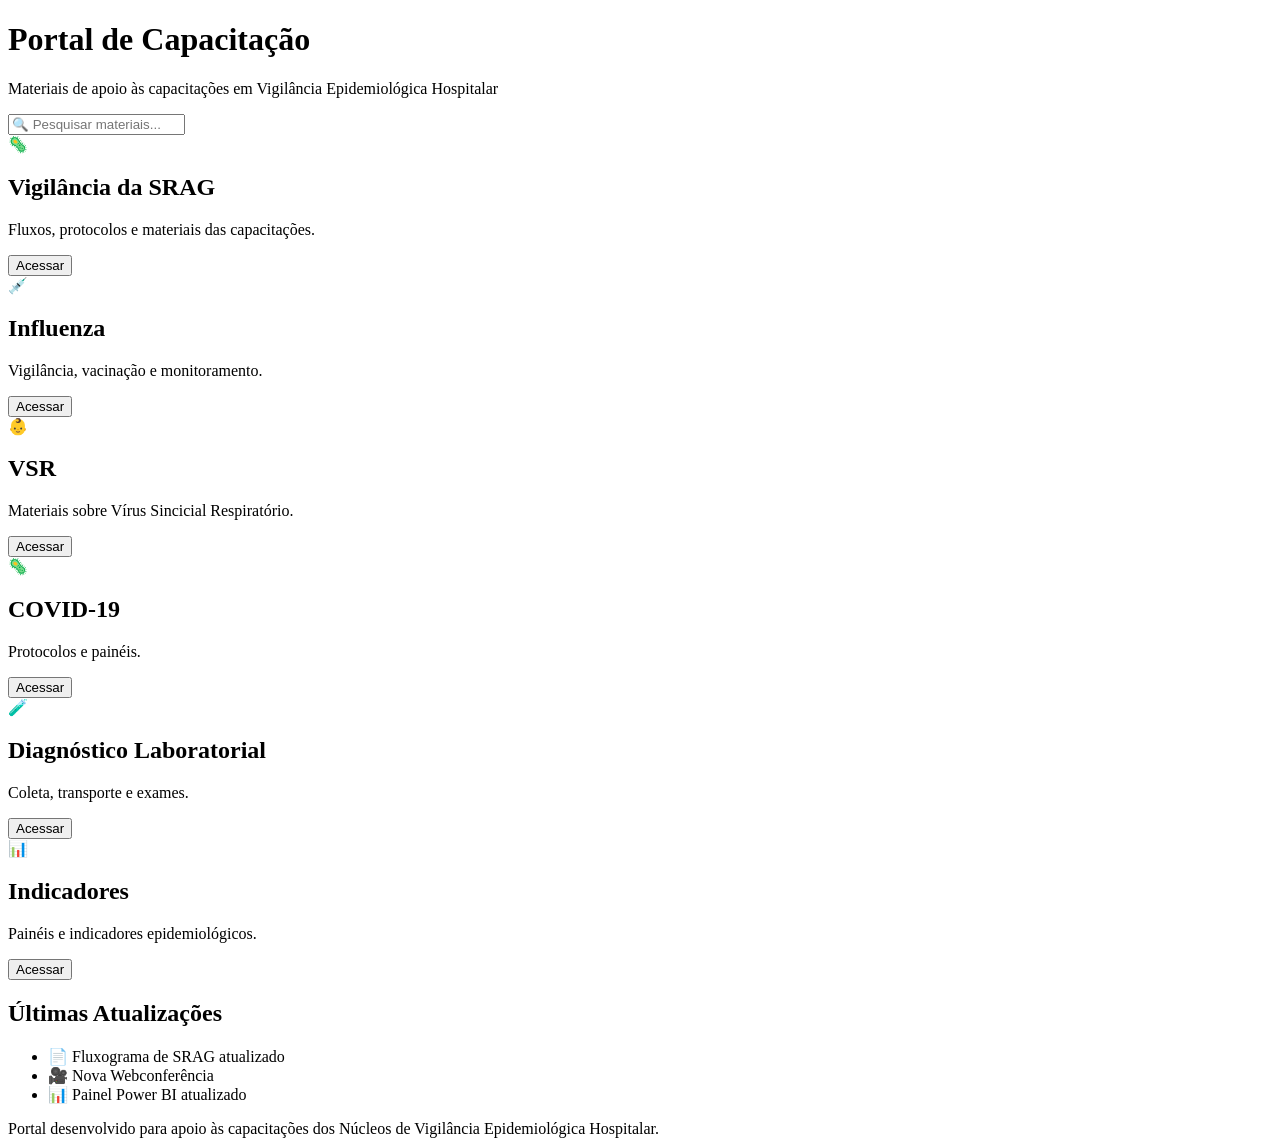
==== index.html @ d82e4d04 "Add files via upload" ====
<!DOCTYPE html>
<html lang="pt-BR">
<head>
    <meta charset="UTF-8">
    <meta name="viewport" content="width=device-width, initial-scale=1.0">

    <title>Portal de Capacitação NVEH</title>

    <link rel="stylesheet" href="style.css">

    <link href="https://fonts.googleapis.com/css2?family=Poppins:wght@300;400;500;600;700&display=swap" rel="stylesheet">

</head>

<body>

<header>

<h1>Portal de Capacitação</h1>

<p>

Materiais de apoio às capacitações em Vigilância Epidemiológica Hospitalar

</p>

</header>

<section class="pesquisa">

<input type="text" placeholder="🔍 Pesquisar materiais...">

</section>

<section class="cards">

<div class="card">

🦠

<h2>Vigilância da SRAG</h2>

<p>Fluxos, protocolos e materiais das capacitações.</p>

<button>Acessar</button>

</div>

<div class="card">

💉

<h2>Influenza</h2>

<p>Vigilância, vacinação e monitoramento.</p>

<button>Acessar</button>

</div>

<div class="card">

👶

<h2>VSR</h2>

<p>Materiais sobre Vírus Sincicial Respiratório.</p>

<button>Acessar</button>

</div>

<div class="card">

🦠

<h2>COVID-19</h2>

<p>Protocolos e painéis.</p>

<button>Acessar</button>

</div>

<div class="card">

🧪

<h2>Diagnóstico Laboratorial</h2>

<p>Coleta, transporte e exames.</p>

<button>Acessar</button>

</div>

<div class="card">

📊

<h2>Indicadores</h2>

<p>Painéis e indicadores epidemiológicos.</p>

<button>Acessar</button>

</div>

</section>

<section class="novidades">

<h2>Últimas Atualizações</h2>

<ul>

<li>📄 Fluxograma de SRAG atualizado</li>

<li>🎥 Nova Webconferência</li>

<li>📊 Painel Power BI atualizado</li>

</ul>

</section>

<footer>

Portal desenvolvido para apoio às capacitações dos Núcleos de Vigilância Epidemiológica Hospitalar.

</footer>

<script src="script.js"></script>

</body>

</html>
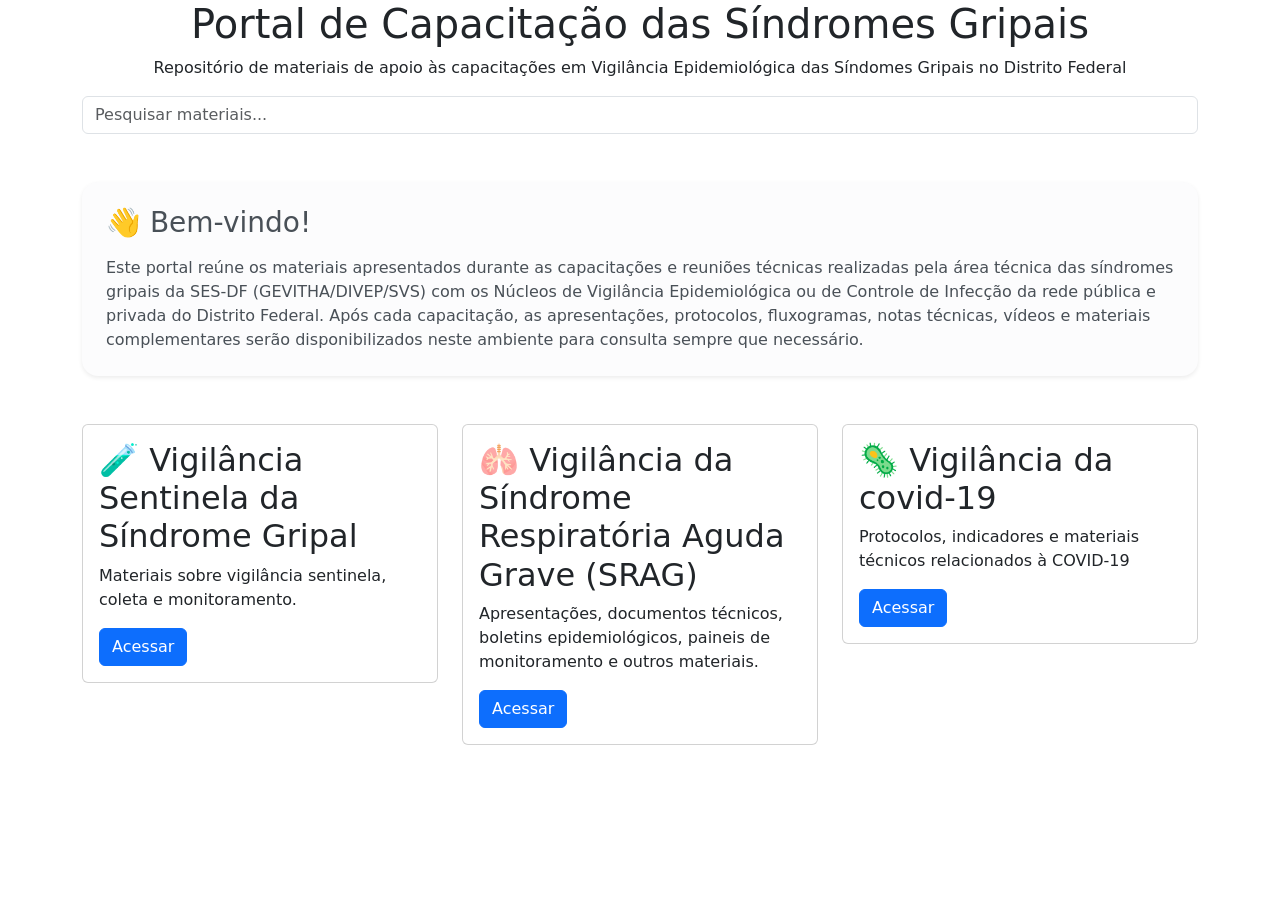
==== commit 45999983: "Update index.html" ====
--- a/index.html
+++ b/index.html
@@ -1,137 +1,146 @@
 <!DOCTYPE html>
 <html lang="pt-BR">
+
 <head>
+
     <meta charset="UTF-8">
     <meta name="viewport" content="width=device-width, initial-scale=1.0">
 
-    <title>Portal de Capacitação NVEH</title>
+    <title>Portal de Capacitação das Síndrome Gripais</title>
 
-    <link rel="stylesheet" href="style.css">
+    <!-- Bootstrap -->
+
+    <link href="https://cdn.jsdelivr.net/npm/bootstrap@5.3.7/dist/css/bootstrap.min.css" rel="stylesheet">
+
+    <!-- Fonte -->
 
     <link href="https://fonts.googleapis.com/css2?family=Poppins:wght@300;400;500;600;700&display=swap" rel="stylesheet">
+
+    <!-- CSS -->
+
+    <link rel="stylesheet" href="css/style.css">
 
 </head>
 
 <body>
 
-<header>
+    <header class="hero">
 
-<h1>Portal de Capacitação</h1>
+        <div class="container text-center">
 
-<p>
+            <h1>Portal de Capacitação das Síndromes Gripais</h1>
 
-Materiais de apoio às capacitações em Vigilância Epidemiológica Hospitalar
+            <p>
 
-</p>
+                Repositório de materiais de apoio às capacitações em Vigilância Epidemiológica das Síndomes Gripais no Distrito Federal
 
-</header>
+            </p>
 
-<section class="pesquisa">
+            <input
+                class="form-control pesquisa"
+                type="text"
+                placeholder="Pesquisar materiais...">
 
-<input type="text" placeholder="🔍 Pesquisar materiais...">
+        </div>
+
+    </header>
+    <section class="container my-5">
+
+    <div class="alert alert-light shadow-sm border-0 rounded-4 p-4">
+
+        <h3 class="mb-3">
+            👋 Bem-vindo!
+        </h3>
+
+        <p class="mb-0">
+
+            Este portal reúne os materiais apresentados durante as capacitações e reuniões técnicas realizadas pela área técnica das síndromes gripais da SES-DF (GEVITHA/DIVEP/SVS) com os Núcleos de Vigilância Epidemiológica ou de Controle de Infecção da rede pública e privada do Distrito Federal.
+
+            Após cada capacitação, as apresentações, protocolos, fluxogramas, notas técnicas, vídeos e materiais complementares serão disponibilizados neste ambiente para consulta sempre que necessário.
+
+        </p>
+
+    </div>
 
 </section>
 
-<section class="cards">
+    <main class="container">
 
-<div class="card">
+        <div class="row g-4">
 
-🦠
+            <div class="col-md-4">
 
-<h2>Vigilância da SRAG</h2>
+                <div class="card modulo">
 
-<p>Fluxos, protocolos e materiais das capacitações.</p>
+                    <div class="card-body">
 
-<button>Acessar</button>
+                        <h2>🧪 Vigilância Sentinela da Síndrome Gripal</h2>
 
-</div>
+                        <p>Materiais sobre vigilância sentinela, coleta e monitoramento.</p>
 
-<div class="card">
+                        <button class="btn btn-primary">
 
-💉
+                            Acessar
 
-<h2>Influenza</h2>
+                        </button>
 
-<p>Vigilância, vacinação e monitoramento.</p>
+                    </div>
 
-<button>Acessar</button>
+                </div>
 
-</div>
+            </div>
 
-<div class="card">
+            <div class="col-md-4">
 
-👶
+                <div class="card modulo">
 
-<h2>VSR</h2>
+                    <div class="card-body">
 
-<p>Materiais sobre Vírus Sincicial Respiratório.</p>
+                        <h2>🫁 Vigilância da Síndrome Respiratória Aguda Grave (SRAG)</h2>
 
-<button>Acessar</button>
+                        <p>Apresentações, documentos técnicos, boletins epidemiológicos, paineis de monitoramento e outros materiais.</p>
 
-</div>
+                        <a href="paginas/srag.html" class="btn btn-primary">
 
-<div class="card">
+                            Acessar
+                    
 
-🦠
+                        </a>
 
-<h2>COVID-19</h2>
+                    </div>
 
-<p>Protocolos e painéis.</p>
+                </div>
 
-<button>Acessar</button>
+            </div>
 
-</div>
+            <div class="col-md-4">
 
-<div class="card">
+                <div class="card modulo">
 
-🧪
+                    <div class="card-body">
 
-<h2>Diagnóstico Laboratorial</h2>
+                        <h2> 🦠 Vigilância da covid-19</h2>
 
-<p>Coleta, transporte e exames.</p>
+                        <p>Protocolos, indicadores e materiais técnicos relacionados à COVID-19</p>
 
-<button>Acessar</button>
+                        <button class="btn btn-primary">
 
-</div>
+                            Acessar
 
-<div class="card">
+                        </button>
 
-📊
+                    </div>
 
-<h2>Indicadores</h2>
+                </div>
 
-<p>Painéis e indicadores epidemiológicos.</p>
+            </div>
 
-<button>Acessar</button>
+        </div>
 
-</div>
+    </main>
 
-</section>
-
-<section class="novidades">
-
-<h2>Últimas Atualizações</h2>
-
-<ul>
-
-<li>📄 Fluxograma de SRAG atualizado</li>
-
-<li>🎥 Nova Webconferência</li>
-
-<li>📊 Painel Power BI atualizado</li>
-
-</ul>
-
-</section>
-
-<footer>
-
-Portal desenvolvido para apoio às capacitações dos Núcleos de Vigilância Epidemiológica Hospitalar.
-
-</footer>
-
-<script src="script.js"></script>
+<script src="js/script.js"></script>
 
 </body>
 
-</html>+</html>
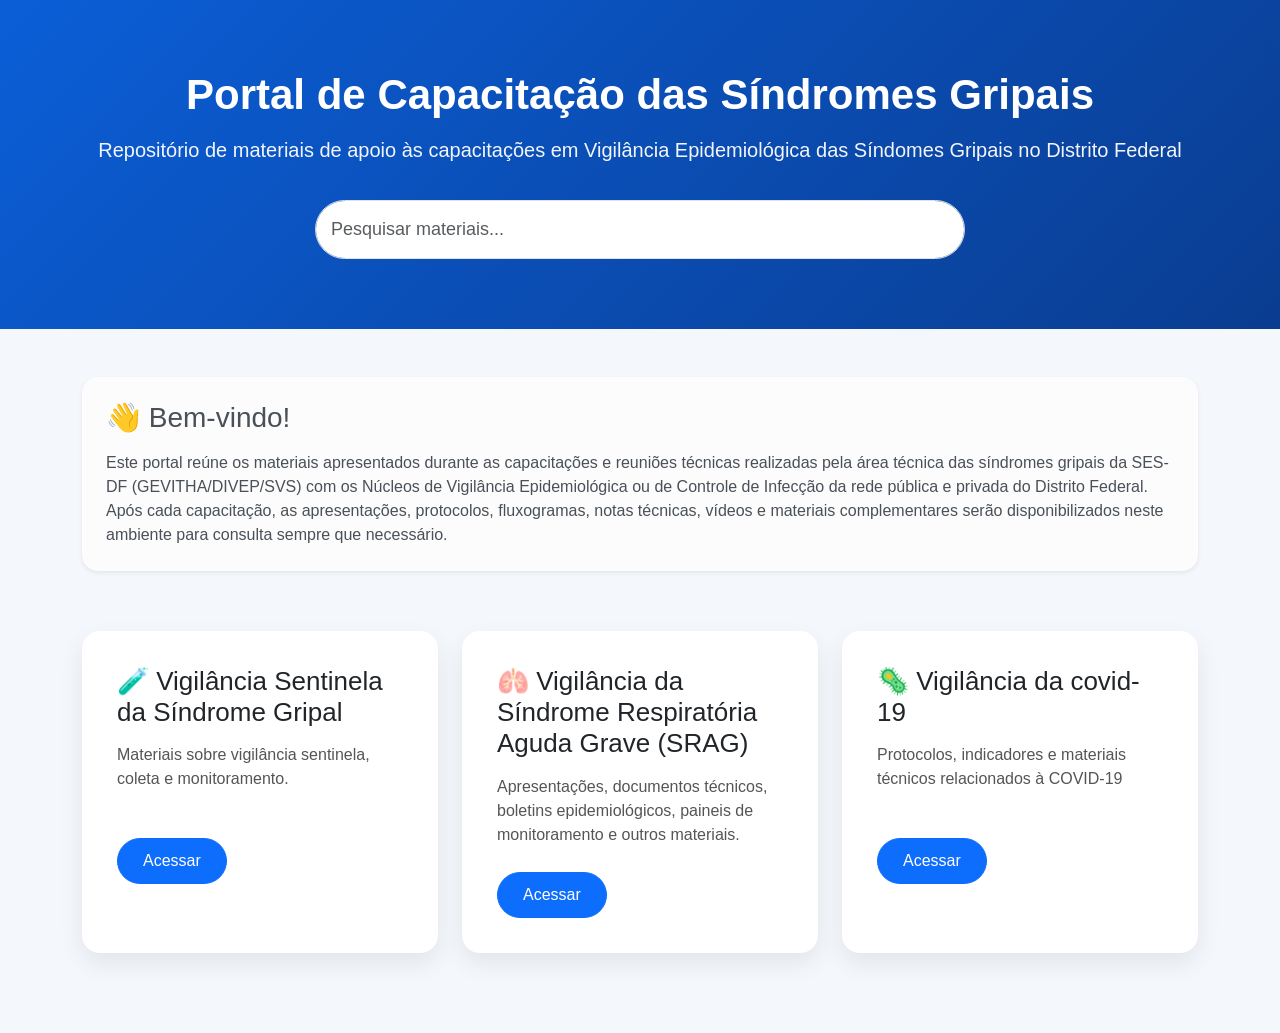
==== commit ac146eee: "Fix HTML encoding issues in index.html" ====
--- a/index.html
+++ b/index.html
@@ -18,7 +18,7 @@
 
     <!-- CSS -->
 
-    <link rel="stylesheet" href="css/style.css">
+    <link rel="stylesheet" href="style.css">
 
 </head>
 
@@ -100,7 +100,7 @@
 
                         <p>Apresentações, documentos técnicos, boletins epidemiológicos, paineis de monitoramento e outros materiais.</p>
 
-                        <a href="paginas/srag.html" class="btn btn-primary">
+                        <a href="srag.html" class="btn btn-primary">
 
                             Acessar
                     
--- a/style.css
+++ b/style.css
@@ -0,0 +1,142 @@
+/* ======================================================
+   PORTAL DE CAPACITAÇÃO SÍNDROMES GRIPAIS
+   Desenvolvido por etapas
+====================================================== */
+
+*{
+    margin:0;
+    padding:0;
+    box-sizing:border-box;
+}
+
+body{
+
+    font-family:'Poppins',sans-serif;
+
+    background:#F4F7FB;
+
+    color:#1f2937;
+
+}
+
+/*======================
+    CABEÇALHO
+========================*/
+
+.hero{
+
+    background:linear-gradient(135deg,#0B5ED7,#0A3D91);
+
+    color:white;
+
+    padding:70px 20px;
+
+    text-align:center;
+
+}
+
+.hero h1{
+
+    font-size:42px;
+
+    font-weight:700;
+
+}
+
+.hero p{
+
+    margin-top:15px;
+
+    font-size:20px;
+
+    opacity:.95;
+
+}
+
+/*======================
+      PESQUISA
+========================*/
+
+.pesquisa{
+
+    margin-top:35px;
+
+    max-width:650px;
+
+    margin-left:auto;
+
+    margin-right:auto;
+
+    border-radius:40px;
+
+    padding:15px;
+
+    font-size:18px;
+
+}
+
+/*======================
+      MÓDULOS
+========================*/
+
+main{
+
+    margin-top:60px;
+
+    margin-bottom:80px;
+
+}
+
+.modulo{
+
+    border:none;
+
+    border-radius:18px;
+
+    transition:.30s;
+
+    box-shadow:0 10px 25px rgba(0,0,0,.08);
+
+    height:100%;
+
+}
+
+.modulo:hover{
+
+    transform:translateY(-8px);
+
+    box-shadow:0 20px 40px rgba(0,0,0,.15);
+
+}
+
+.card-body{
+
+    padding:35px;
+
+}
+
+.card-body h2{
+
+    font-size:26px;
+
+    margin-bottom:15px;
+
+}
+
+.card-body p{
+
+    color:#555;
+
+    margin-bottom:25px;
+
+    min-height:70px;
+
+}
+
+.btn{
+
+    border-radius:30px;
+
+    padding:10px 25px;
+
+}
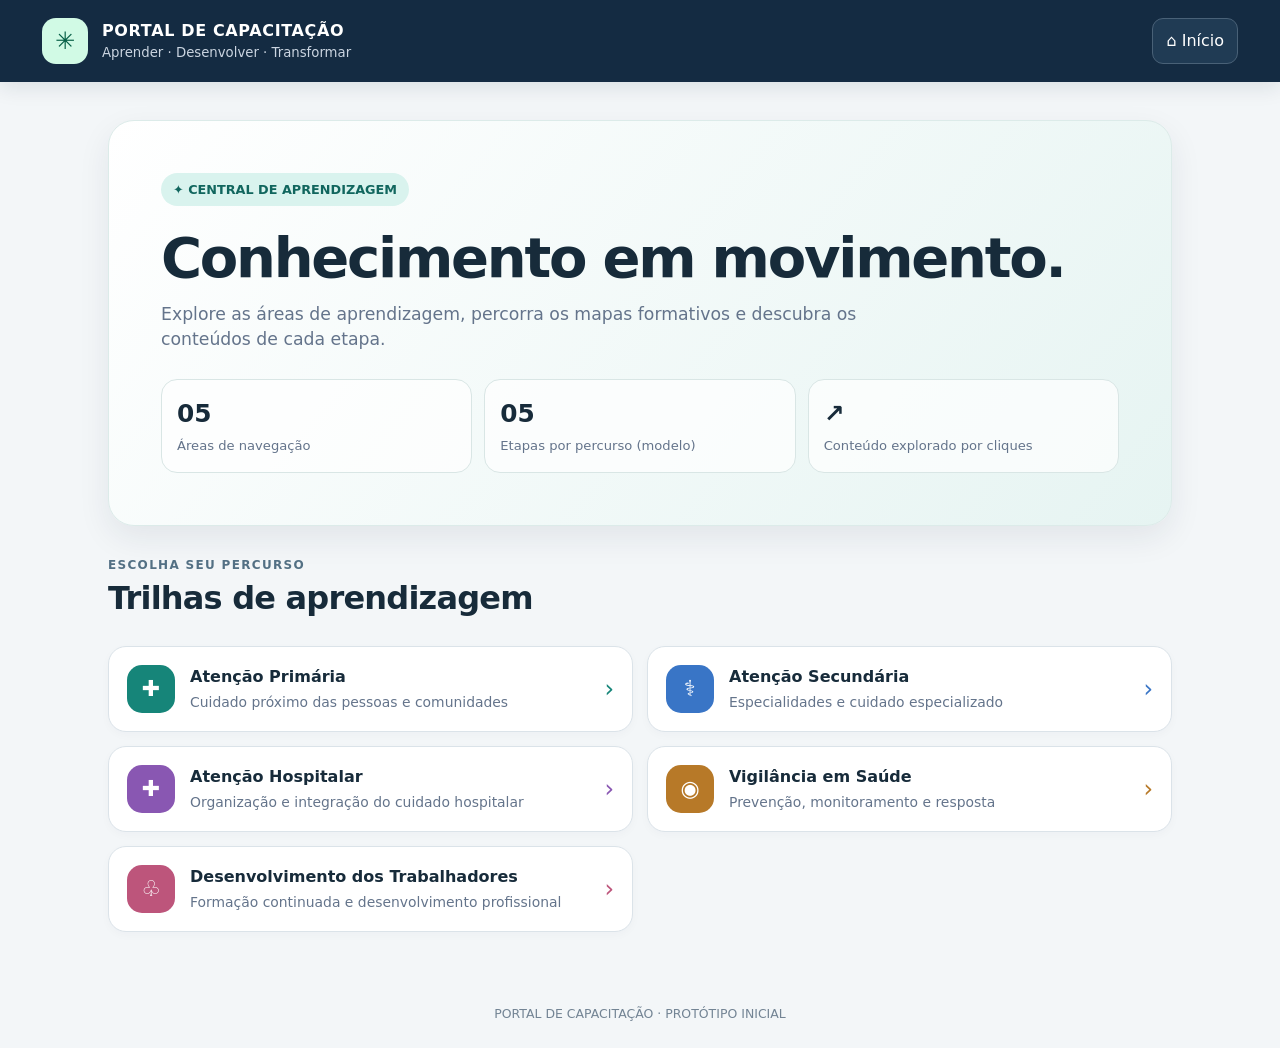
==== commit 1ad4f541: "Rename index (1).html to index.html" ====
--- a/index.html
+++ b/index.html
@@ -1,146 +1,187 @@
-<!DOCTYPE html>
-<html lang="pt-BR">
-
-<head>
-
-    <meta charset="UTF-8">
-    <meta name="viewport" content="width=device-width, initial-scale=1.0">
-
-    <title>Portal de Capacitação das Síndrome Gripais</title>
-
-    <!-- Bootstrap -->
-
-    <link href="https://cdn.jsdelivr.net/npm/bootstrap@5.3.7/dist/css/bootstrap.min.css" rel="stylesheet">
-
-    <!-- Fonte -->
-
-    <link href="https://fonts.googleapis.com/css2?family=Poppins:wght@300;400;500;600;700&display=swap" rel="stylesheet">
-
-    <!-- CSS -->
-
-    <link rel="stylesheet" href="style.css">
-
-</head>
-
-<body>
-
-    <header class="hero">
-
-        <div class="container text-center">
-
-            <h1>Portal de Capacitação das Síndromes Gripais</h1>
-
-            <p>
-
-                Repositório de materiais de apoio às capacitações em Vigilância Epidemiológica das Síndomes Gripais no Distrito Federal
-
-            </p>
-
-            <input
-                class="form-control pesquisa"
-                type="text"
-                placeholder="Pesquisar materiais...">
-
-        </div>
-
-    </header>
-    <section class="container my-5">
-
-    <div class="alert alert-light shadow-sm border-0 rounded-4 p-4">
-
-        <h3 class="mb-3">
-            👋 Bem-vindo!
-        </h3>
-
-        <p class="mb-0">
-
-            Este portal reúne os materiais apresentados durante as capacitações e reuniões técnicas realizadas pela área técnica das síndromes gripais da SES-DF (GEVITHA/DIVEP/SVS) com os Núcleos de Vigilância Epidemiológica ou de Controle de Infecção da rede pública e privada do Distrito Federal.
-
-            Após cada capacitação, as apresentações, protocolos, fluxogramas, notas técnicas, vídeos e materiais complementares serão disponibilizados neste ambiente para consulta sempre que necessário.
-
-        </p>
-
-    </div>
-
-</section>
-
-    <main class="container">
-
-        <div class="row g-4">
-
-            <div class="col-md-4">
-
-                <div class="card modulo">
-
-                    <div class="card-body">
-
-                        <h2>🧪 Vigilância Sentinela da Síndrome Gripal</h2>
-
-                        <p>Materiais sobre vigilância sentinela, coleta e monitoramento.</p>
-
-                        <button class="btn btn-primary">
-
-                            Acessar
-
-                        </button>
-
-                    </div>
-
-                </div>
-
-            </div>
-
-            <div class="col-md-4">
-
-                <div class="card modulo">
-
-                    <div class="card-body">
-
-                        <h2>🫁 Vigilância da Síndrome Respiratória Aguda Grave (SRAG)</h2>
-
-                        <p>Apresentações, documentos técnicos, boletins epidemiológicos, paineis de monitoramento e outros materiais.</p>
-
-                        <a href="srag.html" class="btn btn-primary">
-
-                            Acessar
-                    
-
-                        </a>
-
-                    </div>
-
-                </div>
-
-            </div>
-
-            <div class="col-md-4">
-
-                <div class="card modulo">
-
-                    <div class="card-body">
-
-                        <h2> 🦠 Vigilância da covid-19</h2>
-
-                        <p>Protocolos, indicadores e materiais técnicos relacionados à COVID-19</p>
-
-                        <button class="btn btn-primary">
-
-                            Acessar
-
-                        </button>
-
-                    </div>
-
-                </div>
-
-            </div>
-
-        </div>
-
-    </main>
-
-<script src="js/script.js"></script>
-
-</body>
-
-</html>
+<!doctype html>
+<html lang="pt-BR">
+<head>
+<meta charset="utf-8">
+<meta name="viewport" content="width=device-width, initial-scale=1">
+<meta name="theme-color" content="#142b42">
+<title>Portal de Capacitação</title>
+<style>
+:root{--navy:#142b42;--navy2:#203b54;--ink:#172b3a;--muted:#64748b;--bg:#f3f6f8;--card:#fff;--line:#dbe3e9;--accent:#168579;--shadow:0 12px 32px rgba(20,43,66,.08)}
+*{box-sizing:border-box}
+body{margin:0;background:var(--bg);color:var(--ink);font:16px/1.5 system-ui,-apple-system,BlinkMacSystemFont,"Segoe UI",sans-serif}
+button{font:inherit;cursor:pointer}
+button:focus-visible,a:focus-visible{outline:3px solid #60a5fa;outline-offset:3px}
+.topbar{background:var(--navy);color:white;padding:18px clamp(16px,4vw,42px);display:flex;align-items:center;gap:14px;position:sticky;top:0;z-index:5;box-shadow:0 5px 20px #0f24351c}
+.brand-icon{width:46px;height:46px;display:grid;place-items:center;background:#d1fae5;color:#065f46;border-radius:14px;font-size:24px}
+.brand{min-width:0;flex:1}.brand strong{display:block;font-size:1rem;letter-spacing:.04em}.brand span{display:block;color:#cbd5e1;font-size:.83rem}
+.home-button,.menu-button{border:1px solid #496177;background:var(--navy2);color:white;border-radius:11px;padding:10px 13px}
+.wrap{width:min(1120px,100%);margin:auto;padding:clamp(18px,4vw,38px) clamp(14px,3vw,28px) 48px}
+.eyebrow{font-size:.75rem;font-weight:800;letter-spacing:.11em;color:#537084;text-transform:uppercase}
+h1,h2,h3,p{margin-top:0}h1{font-size:clamp(2rem,5vw,3.5rem);line-height:1.06;letter-spacing:-.04em;margin-bottom:14px}h2{font-size:clamp(1.4rem,3vw,2rem);letter-spacing:-.025em;margin-bottom:8px}h3{font-size:1.05rem;margin-bottom:6px}
+.lead{font-size:1.08rem;color:var(--muted);max-width:700px}
+.hero{padding:clamp(24px,5vw,52px);background:linear-gradient(130deg,#fff 0%,#e6f4f2 100%);border:1px solid #dcebe9;border-radius:26px;box-shadow:var(--shadow);margin-bottom:30px}
+.hero-label{display:inline-flex;gap:8px;align-items:center;border-radius:999px;background:#d9f3ee;color:#11665e;padding:7px 12px;font-weight:750;font-size:.8rem;margin-bottom:22px}
+.stats{display:grid;grid-template-columns:repeat(3,minmax(0,1fr));gap:12px;margin-top:26px}
+.stat{background:#ffffffb8;border:1px solid #d9e6e5;border-radius:16px;padding:15px}.stat strong{display:block;font-size:1.55rem}.stat span{font-size:.82rem;color:var(--muted)}
+.section-heading{display:flex;align-items:end;justify-content:space-between;gap:16px;margin:30px 0 16px}
+.trail-grid{display:grid;grid-template-columns:repeat(2,minmax(0,1fr));gap:14px}
+.trail-card{--trail:#168579;display:flex;align-items:center;gap:15px;text-align:left;width:100%;padding:18px;border:1px solid var(--line);border-radius:18px;background:var(--card);color:inherit;box-shadow:0 3px 10px #142b4207;transition:transform .16s,box-shadow .16s,border-color .16s}
+.trail-card:hover{transform:translateY(-3px);box-shadow:var(--shadow);border-color:var(--trail)}
+.trail-icon{flex:0 0 48px;width:48px;height:48px;display:grid;place-items:center;border-radius:15px;background:var(--trail);color:white;font-size:22px}
+.trail-copy{flex:1;min-width:0}.trail-copy strong{display:block;font-size:1rem;margin-bottom:3px}.trail-copy span{display:block;color:var(--muted);font-size:.87rem}.chevron{color:var(--trail);font-size:1.5rem}
+.page-head{display:flex;align-items:flex-start;gap:14px;margin-bottom:22px}.back{flex-shrink:0;border:1px solid var(--line);background:white;color:var(--ink);padding:10px 13px;border-radius:12px}
+.trail-banner{--trail:#168579;background:var(--trail);color:white;padding:clamp(22px,4vw,36px);border-radius:22px;margin-bottom:24px}
+.trail-banner .eyebrow{color:#ffffffc7}.trail-banner h1{font-size:clamp(1.8rem,4vw,2.7rem);margin:8px 0}.trail-banner p{margin-bottom:0;color:#ffffffeb}
+.map-intro{display:flex;justify-content:space-between;align-items:center;gap:14px;margin-bottom:16px}.map-intro p{color:var(--muted);margin:0}
+.map-board{background:#eaf0f4;border:1px solid #dce4ea;border-radius:22px;padding:clamp(14px,3vw,28px);overflow:hidden}
+.start-node,.end-node{--trail:#168579;background:var(--trail);color:white;text-align:center;padding:15px 18px;border-radius:14px;max-width:540px;margin:0 auto;font-weight:800}
+.node-sub{display:block;font-size:.8rem;font-weight:500;opacity:.9;margin-top:3px}
+.connector{height:30px;width:2px;background:var(--trail);margin:auto;position:relative}
+.connector:after{content:"";position:absolute;bottom:0;left:-4px;width:8px;height:8px;border-right:2px solid var(--trail);border-bottom:2px solid var(--trail);transform:rotate(45deg)}
+.stage-list{display:flex;flex-direction:column;align-items:stretch;gap:0;max-width:700px;margin:auto}
+.stage-wrap{display:flex;flex-direction:column;align-items:stretch}
+.stage-node{--trail:#168579;width:100%;display:flex;align-items:center;gap:14px;text-align:left;padding:15px;border:2px solid var(--trail);background:white;border-radius:15px;color:var(--ink);transition:transform .15s,box-shadow .15s}
+.stage-node:hover{transform:translateX(3px);box-shadow:0 8px 20px #142b4214}
+.stage-number{display:grid;place-items:center;flex:0 0 44px;width:44px;height:44px;border-radius:12px;background:var(--trail);color:white;font-weight:850}
+.stage-copy{flex:1}.stage-copy strong{display:block}.stage-copy small{display:block;color:var(--muted);font-size:.87rem;margin-top:3px}.open-label{color:var(--trail);font-size:.75rem;font-weight:850;letter-spacing:.04em;white-space:nowrap}
+.end-node{margin-top:0}
+.note{font-size:.82rem;color:var(--muted);margin:14px 2px 0}
+.presentation{--trail:#168579;background:white;border:1px solid var(--line);border-radius:22px;overflow:hidden;box-shadow:var(--shadow)}
+.slide-banner{background:var(--trail);color:white;padding:clamp(24px,5vw,42px)}.slide-banner .eyebrow{color:#ffffffc7}.slide-banner h2{font-size:clamp(1.7rem,4vw,2.5rem);margin:9px 0 12px}.slide-banner p{max-width:700px;margin:0;color:#ffffffeb}
+.progress{display:flex;gap:6px;margin-top:24px}.progress span{height:5px;border-radius:9px;background:#ffffff6b;flex:1}.progress span.active{background:white}
+.content-area{padding:clamp(20px,4vw,34px)}.content-area>p{color:var(--muted);max-width:760px}
+.resource-grid{display:grid;grid-template-columns:repeat(3,minmax(0,1fr));gap:12px;margin-top:20px}
+.resource{border:1px solid var(--line);border-radius:15px;padding:17px}.resource-icon{font-size:1.4rem;margin-bottom:10px}.resource h3{font-size:.95rem}.resource p{font-size:.85rem;color:var(--muted);margin:0}
+.slide-controls{display:flex;gap:10px;justify-content:space-between;align-items:center;padding:0 clamp(20px,4vw,34px) 26px}.btn{border:0;border-radius:12px;background:var(--navy);color:white;padding:12px 17px;font-weight:750}.btn:hover{filter:brightness(1.12)}.btn.secondary{border:1px solid var(--line);background:white;color:var(--ink)}.btn:disabled{opacity:.38;cursor:not-allowed}.slide-count{font-size:.84rem;color:var(--muted)}
+.footer{text-align:center;padding:25px 14px;color:#738494;font-size:.78rem}
+.hidden{display:none!important}
+@media(max-width:700px){.trail-grid{grid-template-columns:1fr}.stats{grid-template-columns:1fr 1fr}.stat:last-child{grid-column:1/-1}.resource-grid{grid-template-columns:1fr}.map-intro{align-items:flex-start;flex-direction:column}.open-label{font-size:0}.open-label:after{content:"↗";font-size:1.25rem}.topbar{padding:13px 15px}.brand strong{font-size:.88rem}.brand span{font-size:.75rem}.home-button,.menu-button{padding:9px 10px}}
+@media(prefers-reduced-motion:reduce){*{scroll-behavior:auto!important;transition:none!important}}
+</style>
+</head>
+<body>
+<header class="topbar">
+  <div class="brand-icon" aria-hidden="true">✳</div>
+  <div class="brand"><strong>PORTAL DE CAPACITAÇÃO</strong><span>Aprender · Desenvolver · Transformar</span></div>
+  <button class="home-button" id="homeBtn" type="button" aria-label="Voltar ao painel inicial">⌂ Início</button>
+</header>
+<main class="wrap">
+  <section id="dashboard">
+    <div class="hero">
+      <div class="hero-label">✦ CENTRAL DE APRENDIZAGEM</div>
+      <h1>Conhecimento em movimento.</h1>
+      <p class="lead">Explore as áreas de aprendizagem, percorra os mapas formativos e descubra os conteúdos de cada etapa.</p>
+      <div class="stats">
+        <div class="stat"><strong>05</strong><span>Áreas de navegação</span></div>
+        <div class="stat"><strong>05</strong><span>Etapas por percurso (modelo)</span></div>
+        <div class="stat"><strong>↗</strong><span>Conteúdo explorado por cliques</span></div>
+      </div>
+    </div>
+    <div class="section-heading"><div><div class="eyebrow">Escolha seu percurso</div><h2>Trilhas de aprendizagem</h2></div></div>
+    <div class="trail-grid" id="trailGrid"></div>
+  </section>
+
+  <section id="mapPage" class="hidden">
+    <div class="page-head"><button class="back" id="backDashboard" type="button">← Painel</button><div><div class="eyebrow">MAPA DE APRENDIZAGEM</div><h2 id="mapTitle">Trilha</h2></div></div>
+    <div class="trail-banner" id="trailBanner"><div class="eyebrow">PERCURSO FORMATIVO</div><h1 id="bannerTitle"></h1><p id="bannerDesc"></p></div>
+    <div class="map-intro"><div><h2>Seu percurso</h2><p>Selecione uma etapa para abrir sua apresentação.</p></div></div>
+    <div class="map-board" id="mapBoard"></div>
+    <p class="note">Protótipo demonstrativo: os títulos e descrições das etapas podem ser ajustados aos cursos e às diretrizes reais.</p>
+  </section>
+
+  <section id="presentationPage" class="hidden">
+    <div class="page-head"><button class="back" id="backMap" type="button">← Mapa</button><div><div class="eyebrow" id="crumb">TRILHA / ETAPA</div><h2 id="presentationHeading">Apresentação</h2></div></div>
+    <article class="presentation" id="presentationCard">
+      <div class="slide-banner"><div class="eyebrow" id="slideEyebrow">APRESENTAÇÃO INTERATIVA</div><h2 id="slideTitle"></h2><p id="slideText"></p><div class="progress" id="progress"></div></div>
+      <div class="content-area"><h3 id="contentHeading">Conteúdo desta etapa</h3><p id="contentIntro"></p><div class="resource-grid" id="resources"></div></div>
+      <div class="slide-controls"><button class="btn secondary" id="prevSlide" type="button">← Voltar</button><span class="slide-count" id="slideCount"></span><button class="btn" id="nextSlide" type="button">Avançar →</button></div>
+    </article>
+  </section>
+</main>
+<footer class="footer">PORTAL DE CAPACITAÇÃO · PROTÓTIPO INICIAL</footer>
+<script>
+const trails = [
+ {id:"primaria",name:"Atenção Primária",icon:"✚",color:"#168579",desc:"Cuidado próximo das pessoas e comunidades",stages:[
+  ["Fundamentos","Conhecer os princípios e a organização da área."],
+  ["Acolhimento e acesso","Explorar o primeiro contato e as necessidades do usuário."],
+  ["Práticas de cuidado","Conhecer práticas e ferramentas de trabalho."],
+  ["Integração da rede","Entender a continuidade do cuidado."],
+  ["Avaliação e melhoria","Aplicar o aprendizado e avaliar resultados."]]},
+ {id:"secundaria",name:"Atenção Secundária",icon:"⚕",color:"#3975c6",desc:"Especialidades e cuidado especializado",stages:[
+  ["Fundamentos","Conhecer o papel da atenção especializada."],
+  ["Acesso e regulação","Explorar os fluxos de acesso."],
+  ["Cuidado especializado","Conhecer práticas e competências."],
+  ["Integração assistencial","Relacionar os níveis de atenção."],
+  ["Avaliação e melhoria","Avaliar processos e resultados."]]},
+ {id:"hospitalar",name:"Atenção Hospitalar",icon:"✚",color:"#8957b2",desc:"Organização e integração do cuidado hospitalar",stages:[
+  ["Fundamentos","Conhecer a organização hospitalar."],
+  ["Segurança do paciente","Explorar práticas de segurança."],
+  ["Processos de cuidado","Conhecer os processos assistenciais."],
+  ["Transição do cuidado","Compreender a continuidade após a alta."],
+  ["Avaliação e melhoria","Avaliar qualidade e resultados."]]},
+ {id:"vigilancia",name:"Vigilância em Saúde",icon:"◉",color:"#b77928",desc:"Prevenção, monitoramento e resposta",stages:[
+  ["Fundamentos","Conhecer os conceitos de vigilância."],
+  ["Coleta de informações","Explorar dados e notificações."],
+  ["Análise de situações","Identificar riscos e padrões."],
+  ["Ação e resposta","Conhecer medidas de prevenção e controle."],
+  ["Monitoramento","Avaliar resultados das ações."]]},
+ {id:"trabalhadores",name:"Desenvolvimento dos Trabalhadores",icon:"♧",color:"#bd557b",desc:"Formação continuada e desenvolvimento profissional",stages:[
+  ["Diagnóstico","Identificar necessidades de aprendizagem."],
+  ["Planejamento","Definir objetivos e percursos formativos."],
+  ["Aprendizagem","Explorar cursos e atividades."],
+  ["Aplicação prática","Relacionar aprendizagem e trabalho."],
+  ["Avaliação","Avaliar resultados e novas necessidades."]]}
+];
+const slides = [
+ {title:s=>s[0],text:s=>s[1],heading:"Visão geral",intro:"Esta etapa apresenta os conceitos essenciais e situa o tema dentro do percurso formativo.",resources:[["▤","Material de aprendizagem","Texto, vídeo, documento ou apresentação."],["✓","Atividade prática","Exercícios e aplicação do conhecimento."],["◎","Verificação da aprendizagem","Perguntas, reflexão ou avaliação."]]},
+ {title:()=>"O que você vai aprender",text:s=>"Ao concluir esta etapa, o participante deverá compreender os conceitos centrais e reconhecer como eles se relacionam com o trabalho.",heading:"Objetivos de aprendizagem",intro:"Os objetivos específicos podem ser personalizados conforme o conteúdo oficial de cada curso.",resources:[["◎","Compreender","Reconhecer conceitos, princípios e definições."],["↗","Relacionar","Conectar o conteúdo com situações reais."],["✓","Demonstrar","Identificar evidências de aprendizagem."]]},
+ {title:()=>"Aplicação prática",text:s=>"Use esta etapa para relacionar o conteúdo a exemplos, situações de trabalho e ações possíveis.",heading:"Atividade e materiais",intro:"Inclua aqui os recursos e as atividades que apoiam a aplicação do conhecimento.",resources:[["▣","Estudo de caso","Uma situação prática para analisar."],["▤","Materiais de apoio","Links, arquivos, vídeos ou protocolos."],["✓","Síntese final","Principais aprendizados e próximos passos."]]}
+];
+let currentTrail = trails[0], currentStage = 0, currentSlide = 0;
+const $ = id => document.getElementById(id);
+function showPage(page){["dashboard","mapPage","presentationPage"].forEach(id=>$(id).classList.toggle("hidden",id!==page));window.scrollTo({top:0,behavior:"smooth"});}
+function renderDashboard(){
+ $("trailGrid").innerHTML = trails.map(t=>`<button class="trail-card" style="--trail:${t.color}" data-trail="${t.id}"><span class="trail-icon" aria-hidden="true">${t.icon}</span><span class="trail-copy"><strong>${t.name}</strong><span>${t.desc}</span></span><span class="chevron" aria-hidden="true">›</span></button>`).join("");
+ document.querySelectorAll("[data-trail]").forEach(btn=>btn.addEventListener("click",()=>openTrail(btn.dataset.trail)));
+}
+function openTrail(id){
+ currentTrail=trails.find(t=>t.id===id)||trails[0];
+ $("mapTitle").textContent=currentTrail.name;
+ $("bannerTitle").textContent=currentTrail.name;
+ $("bannerDesc").textContent=currentTrail.desc;
+ $("trailBanner").style.setProperty("--trail",currentTrail.color);
+ renderMap();showPage("mapPage");
+}
+function renderMap(){
+ const t=currentTrail;
+ const stageMarkup=t.stages.map((s,i)=>`<div class="stage-wrap"><button class="stage-node" style="--trail:${t.color}" data-stage="${i}"><span class="stage-number">${String(i+1).padStart(2,"0")}</span><span class="stage-copy"><strong>${s[0]}</strong><small>${s[1]}</small></span><span class="open-label">ABRIR ETAPA ↗</span></button><div class="connector" style="--trail:${t.color}" aria-hidden="true"></div></div>`).join("");
+ $("mapBoard").innerHTML=`<div class="start-node" style="--trail:${t.color}">⚑ &nbsp; INÍCIO DO PERCURSO<span class="node-sub">Objetivos e competências</span></div><div class="connector" style="--trail:${t.color}" aria-hidden="true"></div><div class="stage-list">${stageMarkup}</div><div class="end-node" style="--trail:${t.color}">★ &nbsp; CONCLUSÃO DO PERCURSO<span class="node-sub">Síntese e avaliação da aprendizagem</span></div>`;
+ document.querySelectorAll("[data-stage]").forEach(btn=>btn.addEventListener("click",()=>openStage(Number(btn.dataset.stage))));
+}
+function openStage(index){currentStage=index;currentSlide=0;renderSlide();showPage("presentationPage");}
+function renderSlide(){
+ const t=currentTrail,s=t.stages[currentStage],sl=slides[currentSlide];
+ $("presentationCard").style.setProperty("--trail",t.color);
+ $("crumb").textContent=`${t.name.toUpperCase()} / ETAPA ${currentStage+1}`;
+ $("presentationHeading").textContent=s[0];
+ $("slideEyebrow").textContent=`ETAPA ${currentStage+1} DE ${t.stages.length} · TELA ${currentSlide+1} DE ${slides.length}`;
+ $("slideTitle").textContent=sl.title(s);
+ $("slideText").textContent=sl.text(s);
+ $("contentHeading").textContent=sl.heading;
+ $("contentIntro").textContent=sl.intro;
+ $("resources").innerHTML=sl.resources.map(r=>`<div class="resource"><div class="resource-icon" aria-hidden="true">${r[0]}</div><h3>${r[1]}</h3><p>${r[2]}</p></div>`).join("");
+ $("progress").innerHTML=slides.map((_,i)=>`<span class="${i<=currentSlide?"active":""}"></span>`).join("");
+ $("slideCount").textContent=`Tela ${currentSlide+1} de ${slides.length}`;
+ $("prevSlide").disabled=currentSlide===0;
+ $("prevSlide").textContent=currentSlide===0?"← Voltar ao mapa":"← Voltar";
+ $("nextSlide").textContent=currentSlide<slides.length-1?"Avançar →":currentStage<t.stages.length-1?"Próxima etapa →":"Concluir percurso ✓";
+}
+$("homeBtn").addEventListener("click",()=>showPage("dashboard"));
+$("backDashboard").addEventListener("click",()=>showPage("dashboard"));
+$("backMap").addEventListener("click",()=>{renderMap();showPage("mapPage")});
+$("prevSlide").addEventListener("click",()=>{if(currentSlide>0){currentSlide--;renderSlide()}else{renderMap();showPage("mapPage")}});
+$("nextSlide").addEventListener("click",()=>{if(currentSlide<slides.length-1){currentSlide++;renderSlide()}else if(currentStage<t.stages.length-1){currentStage++;currentSlide=0;renderSlide()}else{renderMap();showPage("mapPage")}});
+renderDashboard();
+</script>
+</body>
+</html>
